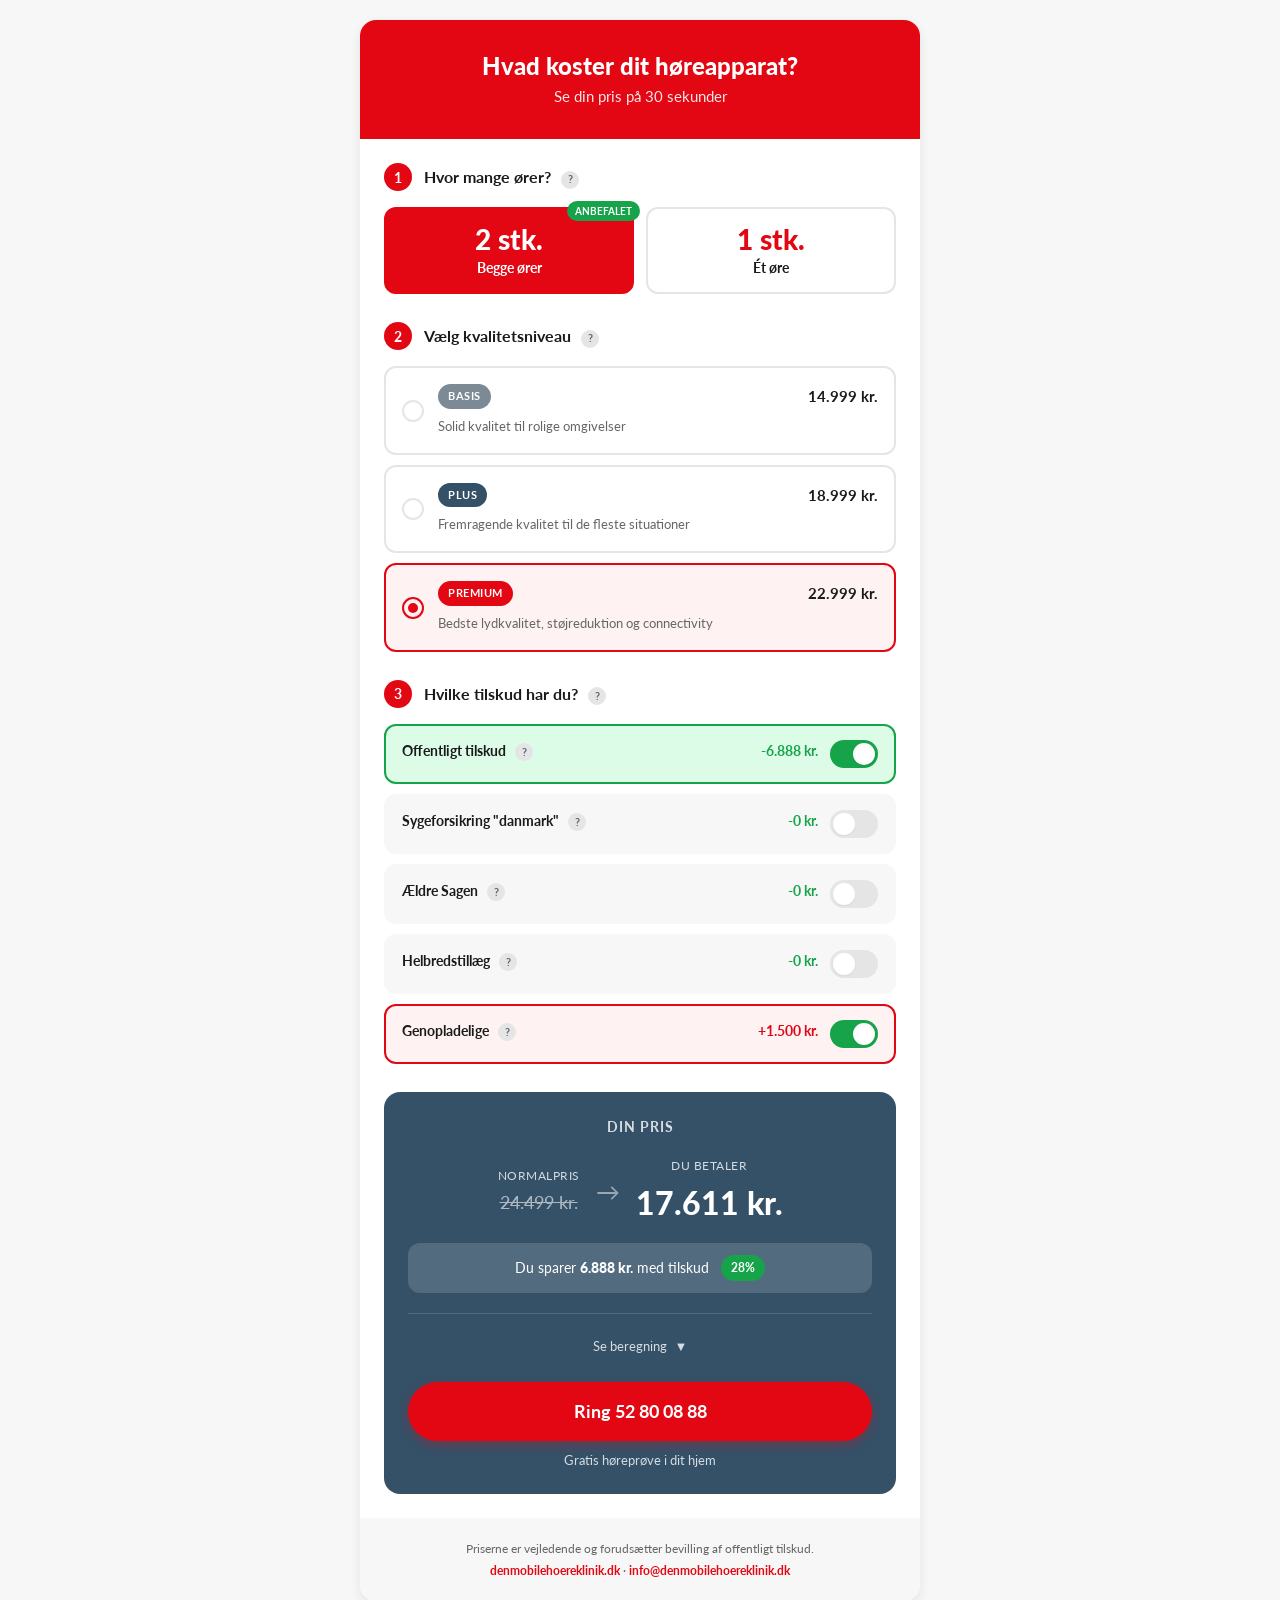
==== index.html @ 112d1594 "init" ====
<!DOCTYPE html>
<html lang="da">
<head>
    <meta charset="UTF-8">
    <meta name="viewport" content="width=device-width, initial-scale=1.0">
    <title>Prisberegner | Den Mobile Høreklinik</title>
    <link rel="preconnect" href="https://fonts.googleapis.com">
    <link rel="preconnect" href="https://fonts.gstatic.com" crossorigin>
    <link rel="stylesheet" href="style.css">
</head>
<body>
    <div class="calculator-wrapper">
        <div class="calculator-container">
            <header class="calculator-header">
                <h1>Hvad koster dit høreapparat?</h1>
                <p>Se din pris på 30 sekunder</p>
            </header>

            <div class="calculator-content">
                <!-- Step 1: Antal -->
                <section class="calculator-section">
                    <div class="section-header">
                        <span class="step-number">1</span>
                        <h2>Hvor mange ører?
                            <span class="tooltip">
                                <span class="tooltip-icon">?</span>
                                <span class="tooltip-text">De fleste med høretab har gavn af to høreapparater. Det giver bedre retningshørelse, lettere at følge samtaler og mindre anstrengelse i støjende omgivelser.</span>
                            </span>
                        </h2>
                    </div>
                    <div class="button-group" data-field="quantity">
                        <button type="button" class="btn-option active" data-value="2">
                            <span class="btn-count">2 stk.</span>
                            <span class="btn-text">Begge ører</span>
                            <span class="btn-tag recommended">Anbefalet</span>
                        </button>
                        <button type="button" class="btn-option" data-value="1">
                            <span class="btn-count">1 stk.</span>
                            <span class="btn-text">Ét øre</span>
                        </button>
                    </div>
                </section>

                <!-- Step 2: Prisklasse -->
                <section class="calculator-section">
                    <div class="section-header">
                        <span class="step-number">2</span>
                        <h2>Vælg kvalitetsniveau
                            <span class="tooltip">
                                <span class="tooltip-icon">?</span>
                                <span class="tooltip-text">Højere kvalitetsniveau giver bedre lydkvalitet, mere avanceret støjreduktion og flere funktioner som Bluetooth-streaming. Vælg niveau efter hvor krævende dine lyttesituationer er.</span>
                            </span>
                        </h2>
                    </div>
                    <div class="price-tier-group" data-field="tier">
                        <label class="price-tier" data-value="basis">
                            <input type="radio" name="tier" value="basis">
                            <div class="tier-radio"></div>
                            <div class="tier-content">
                                <div class="tier-header">
                                    <span class="tier-badge basis">Basis</span>
                                    <span class="tier-price" data-tier="basis">14.999 kr.</span>
                                </div>
                                <span class="tier-description">Solid kvalitet til rolige omgivelser</span>
                            </div>
                        </label>
                        <label class="price-tier" data-value="plus">
                            <input type="radio" name="tier" value="plus">
                            <div class="tier-radio"></div>
                            <div class="tier-content">
                                <div class="tier-header">
                                    <span class="tier-badge plus">Plus</span>
                                    <span class="tier-price" data-tier="plus">18.999 kr.</span>
                                </div>
                                <span class="tier-description">Fremragende kvalitet til de fleste situationer</span>
                            </div>
                        </label>
                        <label class="price-tier active" data-value="premium">
                            <input type="radio" name="tier" value="premium" checked>
                            <div class="tier-radio"></div>
                            <div class="tier-content">
                                <div class="tier-header">
                                    <span class="tier-badge premium">Premium</span>
                                    <span class="tier-price" data-tier="premium">22.999 kr.</span>
                                </div>
                                <span class="tier-description">Bedste lydkvalitet, støjreduktion og connectivity</span>
                            </div>
                        </label>
                    </div>
                </section>

                <!-- Step 3: Dine tilskud -->
                <section class="calculator-section">
                    <div class="section-header">
                        <span class="step-number">3</span>
                        <h2>Hvilke tilskud har du?
                            <span class="tooltip">
                                <span class="tooltip-icon">?</span>
                                <span class="tooltip-text">Du kan få tilskud fra flere kilder, som reducerer din egenbetaling. Tilskuddene fratrækkes i rækkefølge: Først offentligt tilskud, derefter sygeforsikring og til sidst helbredstillæg.</span>
                            </span>
                        </h2>
                    </div>

                    <div class="subsidy-cards">
                        <!-- Offentligt tilskud -->
                        <div class="subsidy-card active" id="publicSubsidyCard">
                            <label class="subsidy-toggle">
                                <input type="checkbox" id="publicSubsidy" checked>
                                <span class="toggle-slider"></span>
                            </label>
                            <div class="subsidy-info">
                                <span class="subsidy-title">
                                    Offentligt tilskud
                                    <span class="tooltip">
                                        <span class="tooltip-icon">?</span>
                                        <span class="tooltip-text">Offentligt tilskud til høreapparater kan søges når du er kunde i en privat høreklinik. Tilskuddet til ét høreapparat er 4.458 kr. og til to høreapparater 6.888 kr.</span>
                                    </span>
                                </span>
                                <span class="subsidy-amount" id="publicSubsidyDisplay">-6.888 kr.</span>
                            </div>
                        </div>

                        <!-- Sygeforsikring -->
                        <div class="subsidy-card" id="insuranceCard">
                            <label class="subsidy-toggle">
                                <input type="checkbox" id="healthInsurance">
                                <span class="toggle-slider"></span>
                            </label>
                            <div class="subsidy-info">
                                <span class="subsidy-title">
                                    Sygeforsikring "danmark"
                                    <span class="tooltip">
                                        <span class="tooltip-icon">?</span>
                                        <span class="tooltip-text">Er du medlem af Sygeforsikringen "danmark" kan du få et tilskud på 50% af egenbetalingen. Maks 1.500 kr. pr. øre for gruppe 1-2, og maks 1.000 kr. pr. øre for gruppe 5.</span>
                                    </span>
                                </span>
                                <span class="subsidy-amount" id="insuranceDisplay">-3.000 kr.</span>
                            </div>
                            <div class="subsidy-options" id="insuranceOptions">
                                <select id="insuranceGroup">
                                    <option value="group1-2">Gruppe 1-2 (maks 1.500 kr./øre)</option>
                                    <option value="group5">Gruppe 5 (maks 1.000 kr./øre)</option>
                                    <option value="basis">Basis (maks 500 kr./øre)</option>
                                </select>
                            </div>
                        </div>

                        <!-- Ældre Sagen -->
                        <div class="subsidy-card" id="seniorCard">
                            <label class="subsidy-toggle">
                                <input type="checkbox" id="seniorDiscount">
                                <span class="toggle-slider"></span>
                            </label>
                            <div class="subsidy-info">
                                <span class="subsidy-title">
                                    Ældre Sagen
                                    <span class="tooltip">
                                        <span class="tooltip-icon">?</span>
                                        <span class="tooltip-text">Vi tilbyder en særlig rabat til medlemmer af Ældre Sagen. Der gives 750 kr. i rabat pr. høreapparat ved fremvisning af gyldigt medlemskort.</span>
                                    </span>
                                </span>
                                <span class="subsidy-amount" id="seniorDisplay">-1.500 kr.</span>
                            </div>
                        </div>

                        <!-- Helbredstillæg -->
                        <div class="subsidy-card" id="supplementCard">
                            <label class="subsidy-toggle">
                                <input type="checkbox" id="healthSupplement">
                                <span class="toggle-slider"></span>
                            </label>
                            <div class="subsidy-info">
                                <span class="subsidy-title">
                                    Helbredstillæg
                                    <span class="tooltip">
                                        <span class="tooltip-icon">?</span>
                                        <span class="tooltip-text">Helbredstillæg dækker op til 85% af din resterende egenbetaling på høreapparater, efter fratræk af offentligt tilskud samt evt. tilskud fra Sygeforsikringen "danmark". Kontakt din kommune for din sats.</span>
                                    </span>
                                </span>
                                <span class="subsidy-amount" id="supplementDisplay">-0 kr.</span>
                            </div>
                            <div class="subsidy-options" id="supplementOptions">
                                <label class="supplement-slider-label">
                                    <span>Din tillægsprocent: <strong id="supplementPercentValue">85%</strong></span>
                                    <input type="range" id="supplementPercent" min="0" max="85" value="85" step="5">
                                </label>
                            </div>
                        </div>

                        <!-- Genopladelig -->
                        <div class="subsidy-card addon active" id="rechargeableCard">
                            <label class="subsidy-toggle">
                                <input type="checkbox" id="rechargeable" checked>
                                <span class="toggle-slider"></span>
                            </label>
                            <div class="subsidy-info">
                                <span class="subsidy-title">
                                    Genopladelige
                                    <span class="tooltip">
                                        <span class="tooltip-icon">?</span>
                                        <span class="tooltip-text">Genopladelige høreapparater inkluderer en oplader. Du slipper for at skifte batterier - oplad blot om natten.</span>
                                    </span>
                                </span>
                                <span class="subsidy-amount addon-price" id="rechargeableDisplay">+1.500 kr.</span>
                            </div>
                        </div>
                    </div>
                </section>

                <!-- Resultat -->
                <section class="result-section" id="resultSection">
                    <div class="result-card">
                        <div class="result-header">
                            <h3>Din pris</h3>
                        </div>

                        <div class="price-comparison">
                            <div class="original-price">
                                <span class="label">Normalpris</span>
                                <span class="value" id="originalPrice">24.499 kr.</span>
                            </div>
                            <div class="arrow">→</div>
                            <div class="final-price">
                                <span class="label">Du betaler</span>
                                <span class="value" id="finalPrice">17.611 kr.</span>
                            </div>
                        </div>

                        <div class="savings-banner" id="savingsBanner">
                            <span class="savings-text">Du sparer <strong id="savingsAmount">6.888 kr.</strong> med tilskud</span>
                            <span class="savings-percent" id="savingsPercent">28%</span>
                        </div>

                        <div class="price-details" id="priceDetails">
                            <button class="details-toggle" id="detailsToggle">
                                <span>Se beregning</span>
                                <span class="toggle-icon">▼</span>
                            </button>
                            <div class="details-content" id="detailsContent">
                                <div class="detail-row">
                                    <span>Høreapparat</span>
                                    <span id="detailBase">22.999 kr.</span>
                                </div>
                                <div class="detail-row" id="detailRechargeableRow">
                                    <span>Genopladelig</span>
                                    <span id="detailRechargeable">+1.500 kr.</span>
                                </div>
                                <div class="detail-row subsidy" id="detailSeniorRow" style="display: none;">
                                    <span>Ældre Sagen</span>
                                    <span id="detailSenior">-1.500 kr.</span>
                                </div>
                                <div class="detail-row subsidy" id="detailPublicRow">
                                    <span>Offentligt tilskud</span>
                                    <span id="detailPublic">-6.888 kr.</span>
                                </div>
                                <div class="detail-row subsidy" id="detailInsuranceRow" style="display: none;">
                                    <span>Sygeforsikring</span>
                                    <span id="detailInsurance">-3.000 kr.</span>
                                </div>
                                <div class="detail-row subsidy" id="detailSupplementRow" style="display: none;">
                                    <span>Helbredstillæg</span>
                                    <span id="detailSupplement">-0 kr.</span>
                                </div>
                            </div>
                        </div>

                        <div class="cta-section">
                            <a href="tel:52800888" class="btn-primary">
                                Ring 52 80 08 88
                            </a>
                            <p class="cta-subtext">Gratis høreprøve i dit hjem</p>
                        </div>
                    </div>
                </section>

            </div>

            <footer class="calculator-footer">
                <p>Priserne er vejledende og forudsætter bevilling af offentligt tilskud.</p>
                <p><a href="https://denmobilehoereklinik.dk">denmobilehoereklinik.dk</a> · <a href="mailto:info@denmobilehoereklinik.dk">info@denmobilehoereklinik.dk</a></p>
            </footer>
        </div>
    </div>

    <script src="calculator.js"></script>
</body>
</html>
---- style.css ----
/* Prisberegner - Den Mobile Høreklinik */
/* UX-optimeret design */

@import url('https://fonts.googleapis.com/css2?family=Lato:wght@400;700;900&display=swap');

:root {
    --primary: #e30613;
    --primary-dark: #c00510;
    --primary-light: #fef2f2;
    --navy: #345168;
    --navy-dark: #263d4f;
    --silver: #7c8a96;
    --success: #16a34a;
    --success-bg: #dcfce7;
    --text: #1a1a1a;
    --text-muted: #666666;
    --text-light: #999999;
    --border: #e5e5e5;
    --bg: #f7f7f7;
    --white: #ffffff;
    --shadow-sm: 0 1px 2px rgba(0,0,0,0.05);
    --shadow: 0 4px 12px rgba(0,0,0,0.08);
    --shadow-lg: 0 8px 24px rgba(0,0,0,0.12);
    --radius: 12px;
    --radius-lg: 16px;
    --radius-pill: 100px;
    --transition: 0.2s ease;
}

* {
    margin: 0;
    padding: 0;
    box-sizing: border-box;
}

body {
    font-family: 'Lato', -apple-system, BlinkMacSystemFont, sans-serif;
    background: var(--bg);
    color: var(--text);
    line-height: 1.5;
    min-height: 100vh;
}

.calculator-wrapper {
    padding: 20px;
    max-width: 100%;
}

.calculator-container {
    max-width: 560px;
    margin: 0 auto;
    background: var(--white);
    border-radius: var(--radius-lg);
    box-shadow: var(--shadow);
    overflow: hidden;
}

/* Header */
.calculator-header {
    background: var(--primary);
    color: var(--white);
    padding: 32px 24px;
    text-align: center;
}

.calculator-header h1 {
    font-size: 24px;
    font-weight: 900;
    margin-bottom: 4px;
    line-height: 1.2;
}

.calculator-header p {
    font-size: 15px;
    opacity: 0.9;
}

/* Content */
.calculator-content {
    padding: 24px;
}

/* Sections */
.calculator-section {
    margin-bottom: 28px;
}

.section-header {
    display: flex;
    align-items: center;
    gap: 12px;
    margin-bottom: 16px;
}

.step-number {
    width: 28px;
    height: 28px;
    background: var(--primary);
    color: var(--white);
    border-radius: 50%;
    display: flex;
    align-items: center;
    justify-content: center;
    font-size: 14px;
    font-weight: 700;
    flex-shrink: 0;
}

.section-header h2 {
    font-size: 16px;
    font-weight: 700;
    color: var(--text);
}

/* Button Group */
.button-group {
    display: flex;
    gap: 12px;
}

.btn-option {
    flex: 1;
    padding: 16px;
    border: 2px solid var(--border);
    background: var(--white);
    border-radius: var(--radius);
    font-family: 'Lato', sans-serif;
    cursor: pointer;
    transition: all var(--transition);
    display: flex;
    flex-direction: column;
    align-items: center;
    gap: 6px;
    position: relative;
}

.btn-option:hover {
    border-color: var(--primary);
}

.btn-option.active {
    border-color: var(--primary);
    background: var(--primary);
}

.btn-option.active .btn-count,
.btn-option.active .btn-text {
    color: var(--white);
}

.btn-count {
    font-size: 28px;
    font-weight: 900;
    color: var(--primary);
    line-height: 1;
}

.btn-text {
    font-size: 14px;
    font-weight: 700;
    color: var(--text);
}

.btn-tag {
    position: absolute;
    top: -8px;
    right: -8px;
    background: var(--success);
    color: var(--white);
    font-size: 10px;
    font-weight: 700;
    padding: 4px 8px;
    border-radius: var(--radius-pill);
    text-transform: uppercase;
}

/* Price Tiers */
.price-tier-group {
    display: flex;
    flex-direction: column;
    gap: 10px;
}

.price-tier {
    display: flex;
    align-items: center;
    gap: 14px;
    padding: 16px;
    border: 2px solid var(--border);
    border-radius: var(--radius);
    cursor: pointer;
    transition: all var(--transition);
    background: var(--white);
}

.price-tier:hover {
    border-color: var(--navy);
}

.price-tier.active {
    border-color: var(--primary);
    background: var(--primary-light);
}

.price-tier input {
    display: none;
}

.tier-radio {
    width: 22px;
    height: 22px;
    border: 2px solid var(--border);
    border-radius: 50%;
    flex-shrink: 0;
    position: relative;
    transition: all var(--transition);
}

.price-tier.active .tier-radio {
    border-color: var(--primary);
}

.price-tier.active .tier-radio::after {
    content: '';
    position: absolute;
    top: 4px;
    left: 4px;
    width: 10px;
    height: 10px;
    background: var(--primary);
    border-radius: 50%;
}

.tier-content {
    flex: 1;
    min-width: 0;
}

.tier-header {
    display: flex;
    align-items: center;
    justify-content: space-between;
    gap: 12px;
    margin-bottom: 4px;
}

.tier-badge {
    padding: 4px 10px;
    border-radius: var(--radius-pill);
    font-size: 11px;
    font-weight: 700;
    text-transform: uppercase;
    letter-spacing: 0.5px;
    color: var(--white);
}

.tier-badge.basis { background: var(--silver); }
.tier-badge.plus { background: var(--navy); }
.tier-badge.premium { background: var(--primary); }

.tier-price {
    font-size: 15px;
    font-weight: 700;
    color: var(--text);
    white-space: nowrap;
}

.tier-description {
    font-size: 13px;
    color: var(--text-muted);
}

/* Subsidy Cards */
.subsidy-cards {
    display: flex;
    flex-direction: column;
    gap: 10px;
}

.subsidy-card {
    background: var(--bg);
    border-radius: var(--radius);
    padding: 14px 16px;
    transition: all var(--transition);
    border: 2px solid transparent;
}

.subsidy-card.active {
    background: var(--success-bg);
    border-color: var(--success);
}

.subsidy-card .subsidy-toggle {
    float: right;
    margin-left: 12px;
}

.subsidy-info {
    display: flex;
    align-items: baseline;
    justify-content: space-between;
    gap: 12px;
    margin-bottom: 2px;
}

.subsidy-title {
    font-size: 14px;
    font-weight: 700;
    color: var(--text);
}

.subsidy-amount {
    font-size: 14px;
    font-weight: 700;
    color: var(--success);
}

.subsidy-amount.addon-price {
    color: var(--text-muted);
}

.subsidy-card.addon.active {
    background: var(--primary-light);
    border-color: var(--primary);
}

.subsidy-card.addon.active .addon-price {
    color: var(--primary);
}

.subsidy-hint {
    display: block;
    font-size: 12px;
    color: var(--text-muted);
    margin-top: 2px;
}

/* Toggle Switch */
.subsidy-toggle {
    position: relative;
    display: inline-block;
    width: 48px;
    height: 28px;
}

.subsidy-toggle input {
    opacity: 0;
    width: 0;
    height: 0;
}

.toggle-slider {
    position: absolute;
    cursor: pointer;
    top: 0;
    left: 0;
    right: 0;
    bottom: 0;
    background: var(--border);
    transition: var(--transition);
    border-radius: 28px;
}

.toggle-slider::before {
    content: '';
    position: absolute;
    height: 22px;
    width: 22px;
    left: 3px;
    bottom: 3px;
    background: var(--white);
    transition: var(--transition);
    border-radius: 50%;
    box-shadow: var(--shadow-sm);
}

.subsidy-toggle input:checked + .toggle-slider {
    background: var(--success);
}

.subsidy-toggle input:checked + .toggle-slider::before {
    transform: translateX(20px);
}

/* Subsidy Options */
.subsidy-options {
    display: none;
    margin-top: 12px;
    padding-top: 12px;
    border-top: 1px solid rgba(0,0,0,0.1);
}

.subsidy-options.visible {
    display: block;
}

.subsidy-options select {
    width: 100%;
    padding: 10px 12px;
    border: 2px solid var(--border);
    border-radius: var(--radius);
    font-family: 'Lato', sans-serif;
    font-size: 14px;
    background: var(--white);
    cursor: pointer;
}

.subsidy-options select:focus {
    outline: none;
    border-color: var(--primary);
}

/* Supplement Slider */
.supplement-slider-label {
    display: flex;
    flex-direction: column;
    gap: 8px;
}

.supplement-slider-label > span:first-child {
    font-size: 14px;
    color: var(--text);
}

.supplement-slider-label strong {
    color: var(--primary);
}

.supplement-slider-label input[type="range"] {
    width: 100%;
    height: 8px;
    border-radius: 4px;
    background: var(--border);
    outline: none;
    -webkit-appearance: none;
}

.supplement-slider-label input[type="range"]::-webkit-slider-thumb {
    -webkit-appearance: none;
    width: 24px;
    height: 24px;
    border-radius: 50%;
    background: var(--primary);
    cursor: pointer;
    box-shadow: var(--shadow);
}

.slider-hint {
    font-size: 12px;
    color: var(--text-muted);
}

/* Result Section */
.result-section {
    margin-top: 8px;
}

.result-card {
    background: var(--navy);
    border-radius: var(--radius-lg);
    padding: 24px;
    color: var(--white);
    transition: background 0.3s ease;
}

.result-card.mood-great {
    background: linear-gradient(135deg, var(--navy) 0%, #2d6a4f 100%);
}

.result-header {
    margin-bottom: 20px;
    text-align: center;
}

.result-header h3 {
    font-size: 14px;
    font-weight: 700;
    text-transform: uppercase;
    letter-spacing: 1px;
    opacity: 0.8;
}

/* Price Comparison */
.price-comparison {
    display: flex;
    align-items: center;
    justify-content: center;
    gap: 16px;
    margin-bottom: 16px;
}

.original-price,
.final-price {
    text-align: center;
}

.original-price .label,
.final-price .label {
    display: block;
    font-size: 12px;
    opacity: 0.8;
    margin-bottom: 4px;
    text-transform: uppercase;
    letter-spacing: 0.5px;
}

.original-price .value {
    font-size: 18px;
    font-weight: 400;
    text-decoration: line-through;
    opacity: 0.6;
}

.final-price .value {
    font-size: 32px;
    font-weight: 900;
    color: var(--white);
}

.price-comparison .arrow {
    font-size: 24px;
    opacity: 0.5;
}

/* Price Animation */
@keyframes priceUpdate {
    0% { transform: scale(1); }
    50% { transform: scale(1.05); }
    100% { transform: scale(1); }
}

.price-updated {
    animation: priceUpdate 0.3s ease;
}

/* Savings Banner */
.savings-banner {
    display: flex;
    align-items: center;
    justify-content: center;
    gap: 12px;
    background: rgba(255,255,255,0.15);
    border-radius: var(--radius);
    padding: 12px 16px;
    margin-bottom: 20px;
}

.savings-text {
    font-size: 14px;
}

.savings-text strong {
    font-weight: 900;
}

.savings-percent {
    background: var(--success);
    color: var(--white);
    font-size: 12px;
    font-weight: 700;
    padding: 4px 10px;
    border-radius: var(--radius-pill);
}

/* Price Details */
.price-details {
    border-top: 1px solid rgba(255,255,255,0.15);
    padding-top: 16px;
    margin-bottom: 20px;
}

.details-toggle {
    width: 100%;
    background: none;
    border: none;
    color: var(--white);
    font-family: 'Lato', sans-serif;
    font-size: 13px;
    font-weight: 400;
    display: flex;
    align-items: center;
    justify-content: center;
    gap: 8px;
    cursor: pointer;
    opacity: 0.8;
    padding: 8px;
    transition: opacity var(--transition);
}

.details-toggle:hover {
    opacity: 1;
}

.details-toggle .toggle-icon {
    transition: transform var(--transition);
}

.details-toggle.open .toggle-icon {
    transform: rotate(180deg);
}

.details-content {
    display: none;
    margin-top: 16px;
}

.details-content.visible {
    display: block;
}

.detail-row {
    display: flex;
    justify-content: space-between;
    padding: 8px 0;
    font-size: 13px;
    border-bottom: 1px solid rgba(255,255,255,0.08);
}

.detail-row:last-child {
    border-bottom: none;
}

.detail-row.subsidy span:last-child {
    color: #90EE90;
}

/* CTA Section */
.cta-section {
    text-align: center;
}

.btn-primary {
    display: inline-flex;
    align-items: center;
    justify-content: center;
    gap: 10px;
    width: 100%;
    padding: 16px 24px;
    background: var(--primary);
    border: none;
    color: var(--white);
    text-decoration: none;
    border-radius: var(--radius-pill);
    font-family: 'Lato', sans-serif;
    font-size: 18px;
    font-weight: 700;
    transition: all var(--transition);
    box-shadow: 0 4px 12px rgba(227, 6, 19, 0.3);
}

.btn-primary:hover {
    transform: translateY(-2px);
    box-shadow: 0 6px 16px rgba(227, 6, 19, 0.4);
}

.cta-subtext {
    margin-top: 10px;
    font-size: 13px;
    opacity: 0.8;
}

/* Footer */
.calculator-footer {
    padding: 20px 24px;
    background: var(--bg);
    text-align: center;
    font-size: 12px;
    color: var(--text-muted);
    line-height: 1.8;
}

.calculator-footer a {
    color: var(--primary);
    text-decoration: none;
    font-weight: 700;
}

/* Responsive */
@media (max-width: 480px) {
    .calculator-wrapper {
        padding: 12px;
    }

    .calculator-header {
        padding: 24px 20px;
    }

    .calculator-header h1 {
        font-size: 22px;
    }

    .calculator-content {
        padding: 20px;
    }

    .button-group {
        gap: 10px;
    }

    .btn-option {
        padding: 14px 10px;
    }

    .price-tier {
        padding: 14px;
    }

    .tier-header {
        flex-direction: column;
        align-items: flex-start;
        gap: 6px;
    }

    .final-price .value {
        font-size: 28px;
    }

    .result-card {
        padding: 20px;
    }

    .price-comparison {
        flex-direction: column;
        gap: 8px;
    }

    .price-comparison .arrow {
        transform: rotate(90deg);
    }
}

/* Smooth transitions for all interactive elements */
button, a, input, select, label {
    transition: all var(--transition);
}

/* Focus states */
*:focus-visible {
    outline: 3px solid var(--primary);
    outline-offset: 2px;
}

/* Tooltips */
.tooltip {
    position: relative;
    display: inline-flex;
    align-items: center;
    margin-left: 6px;
}

.tooltip-icon {
    display: inline-flex;
    align-items: center;
    justify-content: center;
    width: 18px;
    height: 18px;
    background: var(--border);
    color: var(--text-muted);
    border-radius: 50%;
    font-size: 11px;
    font-weight: 700;
    cursor: help;
    transition: all var(--transition);
}

.tooltip:hover .tooltip-icon {
    background: var(--navy);
    color: var(--white);
}

.tooltip-text {
    position: absolute;
    bottom: calc(100% + 10px);
    left: 50%;
    transform: translateX(-50%);
    background: var(--navy);
    color: var(--white);
    padding: 12px 14px;
    border-radius: var(--radius);
    font-size: 13px;
    font-weight: 400;
    line-height: 1.5;
    width: 260px;
    box-shadow: var(--shadow-lg);
    opacity: 0;
    visibility: hidden;
    transition: all var(--transition);
    z-index: 100;
    text-align: left;
}

.tooltip-text::after {
    content: '';
    position: absolute;
    top: 100%;
    left: 50%;
    transform: translateX(-50%);
    border: 8px solid transparent;
    border-top-color: var(--navy);
}

.tooltip:hover .tooltip-text {
    opacity: 1;
    visibility: visible;
}

/* Tooltip positioning fix for cards near edges */
@media (max-width: 480px) {
    .tooltip-text {
        width: 220px;
        left: auto;
        right: -10px;
        transform: none;
    }

    .tooltip-text::after {
        left: auto;
        right: 18px;
        transform: none;
    }
}
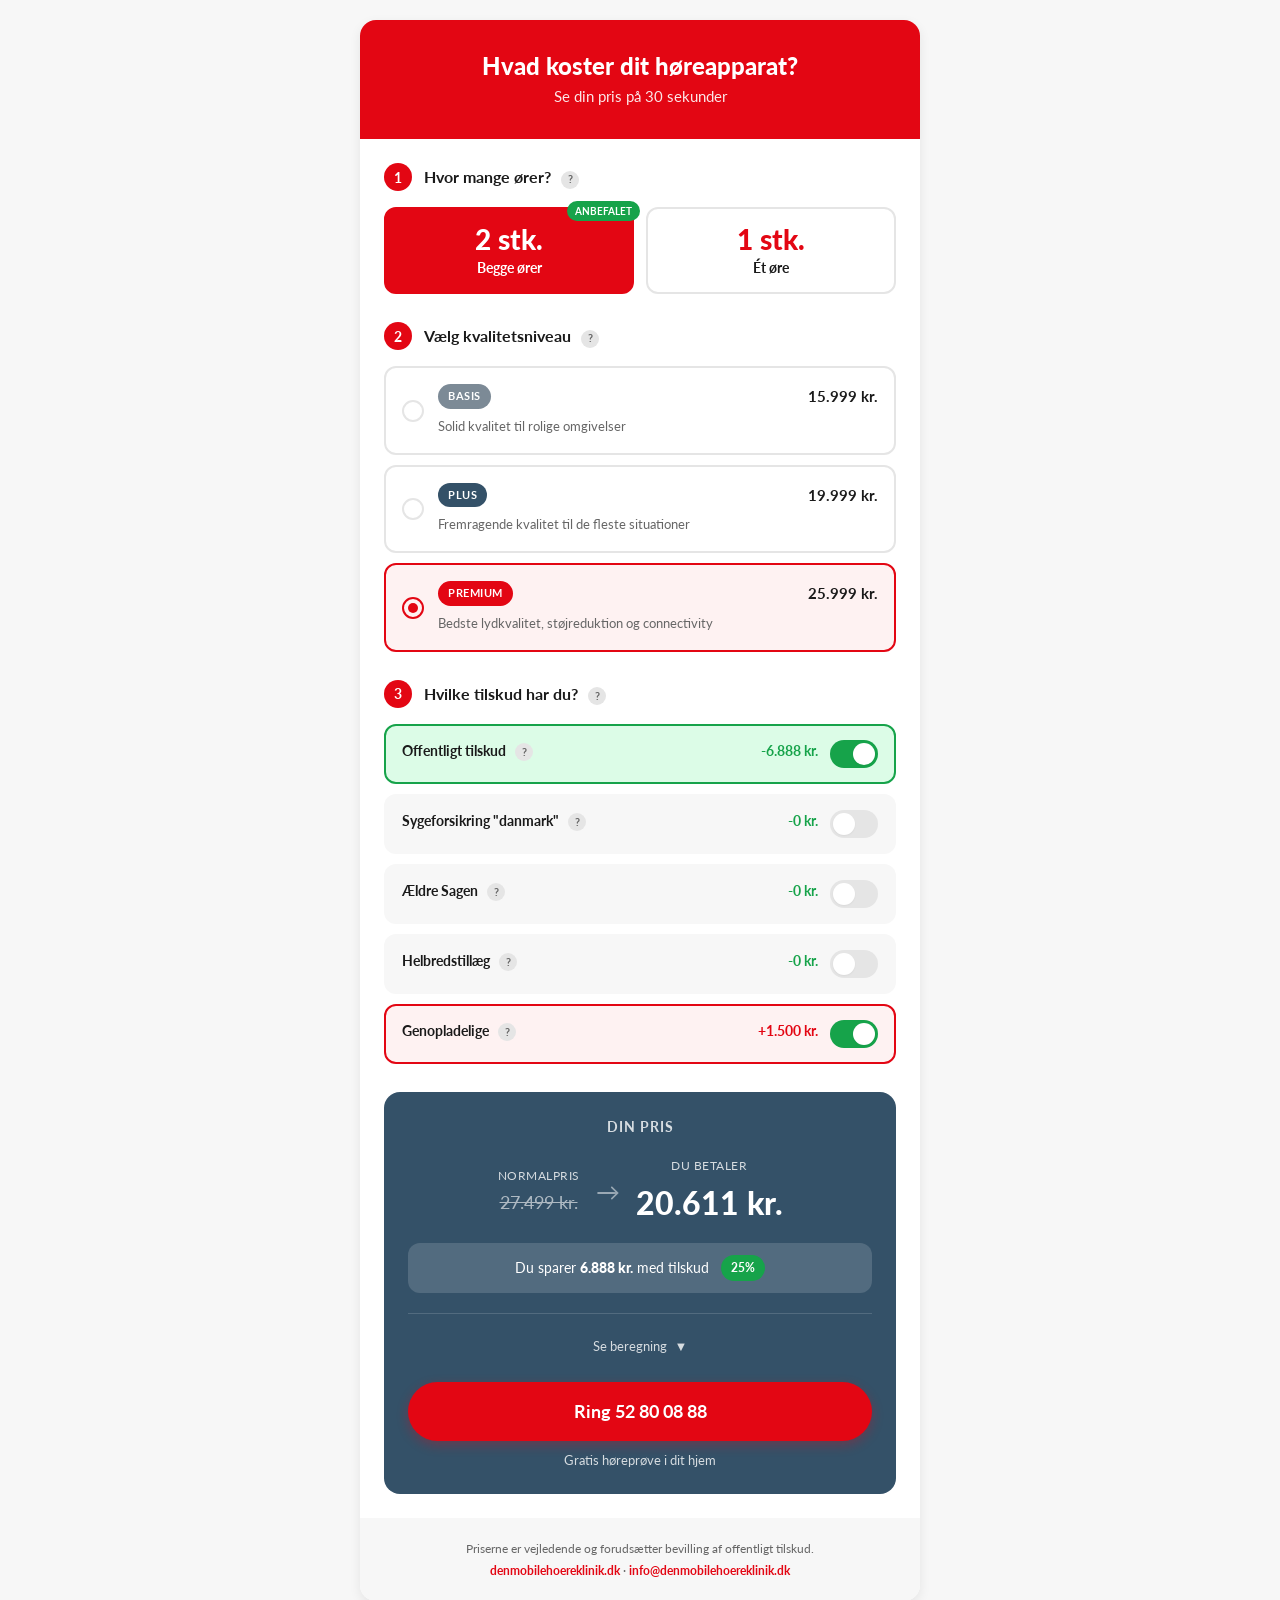
==== commit 650f7ae0: "new prices, fixed" ====
--- a/index.html
+++ b/index.html
@@ -59,7 +59,7 @@
                             <div class="tier-content">
                                 <div class="tier-header">
                                     <span class="tier-badge basis">Basis</span>
-                                    <span class="tier-price" data-tier="basis">14.999 kr.</span>
+                                    <span class="tier-price" data-tier="basis">15.999 kr.</span>
                                 </div>
                                 <span class="tier-description">Solid kvalitet til rolige omgivelser</span>
                             </div>
@@ -70,7 +70,7 @@
                             <div class="tier-content">
                                 <div class="tier-header">
                                     <span class="tier-badge plus">Plus</span>
-                                    <span class="tier-price" data-tier="plus">18.999 kr.</span>
+                                    <span class="tier-price" data-tier="plus">19.999 kr.</span>
                                 </div>
                                 <span class="tier-description">Fremragende kvalitet til de fleste situationer</span>
                             </div>
@@ -81,7 +81,7 @@
                             <div class="tier-content">
                                 <div class="tier-header">
                                     <span class="tier-badge premium">Premium</span>
-                                    <span class="tier-price" data-tier="premium">22.999 kr.</span>
+                                    <span class="tier-price" data-tier="premium">25.999 kr.</span>
                                 </div>
                                 <span class="tier-description">Bedste lydkvalitet, støjreduktion og connectivity</span>
                             </div>
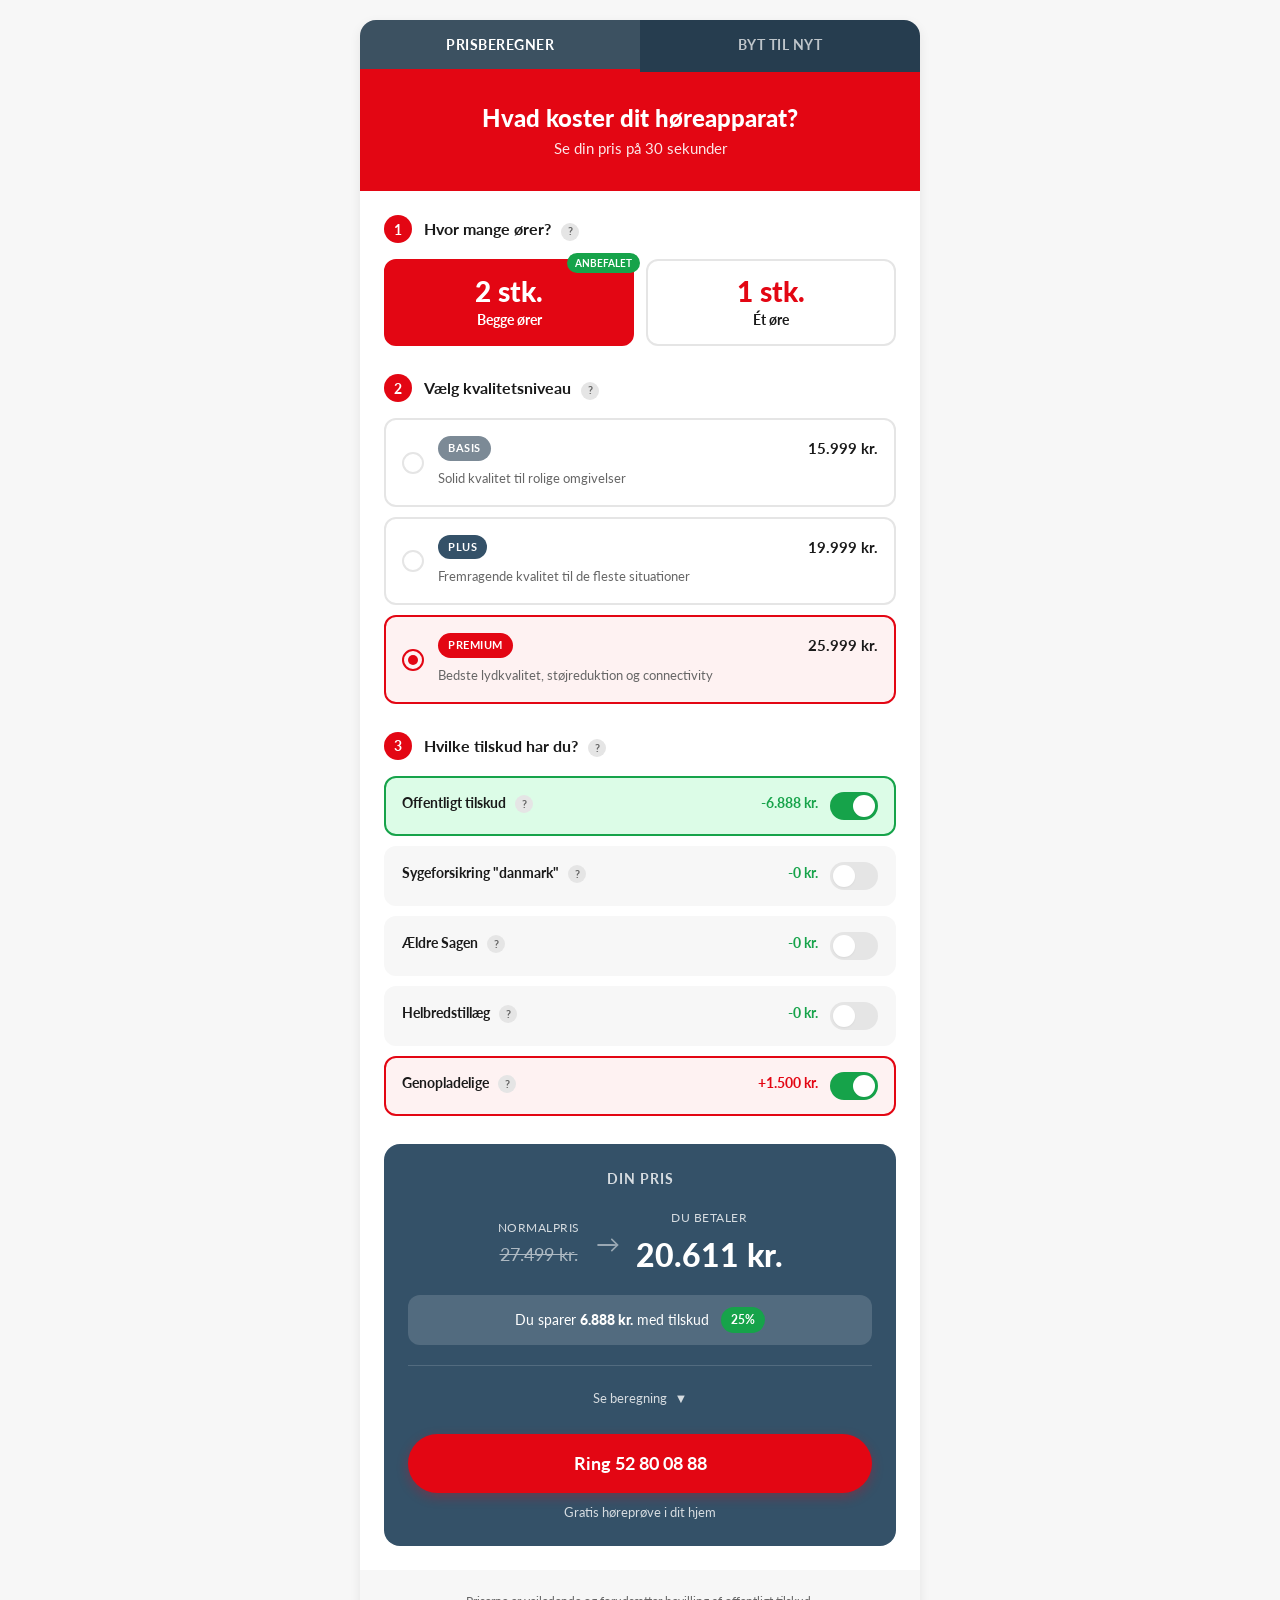
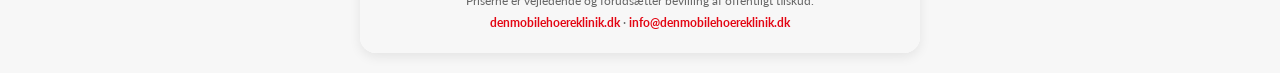
==== commit 6e4e813d: "Add byt-til-nyt page and navigation - Add navigation menu between Prisberegner and Byt til nyt - Cre" ====
--- a/index.html
+++ b/index.html
@@ -11,6 +11,10 @@
 <body>
     <div class="calculator-wrapper">
         <div class="calculator-container">
+            <nav class="calculator-nav">
+                <a href="index.html" class="nav-item active">Prisberegner</a>
+                <a href="byt-til-nyt.html" class="nav-item">Byt til nyt</a>
+            </nav>
             <header class="calculator-header">
                 <h1>Hvad koster dit høreapparat?</h1>
                 <p>Se din pris på 30 sekunder</p>
--- a/style.css
+++ b/style.css
@@ -55,6 +55,37 @@
     overflow: hidden;
 }
 
+/* Navigation */
+.calculator-nav {
+    display: flex;
+    background: var(--navy-dark);
+}
+
+.nav-item {
+    flex: 1;
+    padding: 14px 20px;
+    text-align: center;
+    color: rgba(255,255,255,0.7);
+    text-decoration: none;
+    font-size: 14px;
+    font-weight: 700;
+    text-transform: uppercase;
+    letter-spacing: 0.5px;
+    transition: all var(--transition);
+    border-bottom: 3px solid transparent;
+}
+
+.nav-item:hover {
+    color: var(--white);
+    background: rgba(255,255,255,0.05);
+}
+
+.nav-item.active {
+    color: var(--white);
+    background: rgba(255,255,255,0.1);
+    border-bottom-color: var(--primary);
+}
+
 /* Header */
 .calculator-header {
     background: var(--primary);
@@ -819,3 +850,299 @@
         transform: none;
     }
 }
+
+/* Trade-in Page */
+.trade-in-intro {
+    text-align: center;
+    margin-bottom: 28px;
+    padding: 20px;
+    background: var(--bg);
+    border-radius: var(--radius);
+    color: var(--text);
+    font-size: 15px;
+    line-height: 1.6;
+}
+
+.price-table-wrapper {
+    margin-bottom: 24px;
+}
+
+.price-table {
+    width: 100%;
+    border-collapse: collapse;
+    font-size: 15px;
+}
+
+.price-table th,
+.price-table td {
+    padding: 14px 16px;
+    text-align: center;
+    border-bottom: 1px solid var(--border);
+}
+
+.price-table th {
+    background: var(--bg);
+    font-weight: 700;
+    color: var(--text);
+    text-transform: uppercase;
+    font-size: 12px;
+    letter-spacing: 0.5px;
+}
+
+.price-table th:first-child,
+.price-table td:first-child {
+    text-align: left;
+}
+
+.price-table tbody tr:hover {
+    background: var(--bg);
+}
+
+.price-table td {
+    font-weight: 700;
+    color: var(--text);
+}
+
+.price-table .addon-row {
+    background: var(--bg);
+}
+
+.price-table .addon-row td {
+    color: var(--text-muted);
+    font-weight: 400;
+}
+
+.trade-in-info {
+    background: var(--bg);
+    border-radius: var(--radius);
+    padding: 20px;
+    margin-bottom: 24px;
+}
+
+.trade-in-info h3 {
+    font-size: 14px;
+    font-weight: 700;
+    margin-bottom: 12px;
+    color: var(--text);
+}
+
+.trade-in-info ul {
+    list-style: none;
+    margin: 0;
+    padding: 0;
+}
+
+.trade-in-info li {
+    position: relative;
+    padding-left: 20px;
+    margin-bottom: 8px;
+    font-size: 14px;
+    color: var(--text-muted);
+}
+
+.trade-in-info li::before {
+    content: '✓';
+    position: absolute;
+    left: 0;
+    color: var(--success);
+    font-weight: 700;
+}
+
+.trade-in-info li:last-child {
+    margin-bottom: 0;
+}
+
+.cta-section.standalone {
+    text-align: center;
+    padding: 24px;
+    background: var(--navy);
+    border-radius: var(--radius-lg);
+    color: var(--white);
+}
+
+.cta-section.standalone .cta-subtext {
+    color: rgba(255,255,255,0.8);
+}
+
+/* Discount Cards */
+.discount-cards {
+    display: flex;
+    flex-direction: column;
+    gap: 8px;
+    margin-bottom: 28px;
+}
+
+.discount-card {
+    background: var(--white);
+    border-radius: var(--radius);
+    overflow: hidden;
+    border: 1px solid var(--border);
+    transition: all var(--transition);
+}
+
+.discount-card:hover {
+    border-color: var(--navy);
+}
+
+.discount-card:first-child {
+    border: 2px solid var(--success);
+    box-shadow: 0 4px 16px rgba(22, 163, 74, 0.15);
+}
+
+.discount-card.muted {
+    opacity: 0.5;
+}
+
+.discount-header {
+    display: flex;
+    justify-content: space-between;
+    align-items: center;
+    padding: 12px 16px;
+    background: var(--bg);
+    border-bottom: 1px solid var(--border);
+}
+
+.discount-card:first-child .discount-header {
+    background: var(--success);
+    border-bottom: none;
+}
+
+.discount-card:first-child .discount-age {
+    color: var(--white);
+}
+
+.discount-age {
+    font-size: 13px;
+    font-weight: 700;
+    color: var(--text);
+}
+
+.discount-label {
+    font-size: 9px;
+    font-weight: 700;
+    text-transform: uppercase;
+    letter-spacing: 0.5px;
+    color: var(--white);
+    background: rgba(255,255,255,0.25);
+    padding: 4px 8px;
+    border-radius: var(--radius-pill);
+}
+
+.discount-tiers {
+    display: flex;
+    padding: 12px;
+    gap: 8px;
+}
+
+.discount-tier {
+    flex: 1;
+    display: flex;
+    flex-direction: column;
+    align-items: center;
+    gap: 6px;
+    padding: 8px 6px;
+    background: var(--bg);
+    border-radius: 6px;
+}
+
+.discount-card:first-child .discount-tier {
+    background: var(--success-bg);
+}
+
+.discount-card:first-child .discount-value {
+    color: var(--success);
+}
+
+.discount-value {
+    font-size: 15px;
+    font-weight: 900;
+    color: var(--navy);
+}
+
+.discount-tier .tier-badge {
+    font-size: 9px;
+    padding: 3px 8px;
+}
+
+/* Price Example */
+.price-example {
+    background: linear-gradient(135deg, var(--navy) 0%, var(--navy-dark) 100%);
+    border-radius: var(--radius-lg);
+    padding: 24px;
+    margin-bottom: 24px;
+    color: var(--white);
+    box-shadow: var(--shadow-lg);
+}
+
+.example-header {
+    display: flex;
+    justify-content: space-between;
+    align-items: center;
+    margin-bottom: 12px;
+}
+
+.price-example h3 {
+    font-size: 11px;
+    font-weight: 700;
+    text-transform: uppercase;
+    letter-spacing: 1.5px;
+    opacity: 0.7;
+    margin: 0;
+}
+
+.example-badge {
+    background: var(--primary);
+    color: var(--white);
+    font-size: 12px;
+    font-weight: 700;
+    padding: 6px 12px;
+    border-radius: var(--radius-pill);
+}
+
+.example-scenario {
+    font-size: 14px;
+    margin-bottom: 16px;
+    line-height: 1.5;
+    opacity: 0.9;
+}
+
+.example-calculation {
+    background: rgba(0,0,0,0.2);
+    border-radius: var(--radius);
+    padding: 16px;
+    backdrop-filter: blur(10px);
+}
+
+.example-row {
+    display: flex;
+    justify-content: space-between;
+    padding: 10px 0;
+    font-size: 14px;
+    border-bottom: 1px solid rgba(255,255,255,0.08);
+}
+
+.example-row:last-child {
+    border-bottom: none;
+}
+
+.example-row.discount span:last-child {
+    color: #86efac;
+    font-weight: 600;
+}
+
+.example-row.total {
+    font-weight: 700;
+    font-size: 18px;
+    padding: 20px 16px;
+    margin: 16px -16px -16px -16px;
+    background: var(--success);
+    border-radius: 0 0 var(--radius) var(--radius);
+    border-top: none;
+    border-bottom: none;
+}
+
+.example-row.total span:last-child {
+    color: var(--white);
+    font-size: 32px;
+    font-weight: 900;
+}
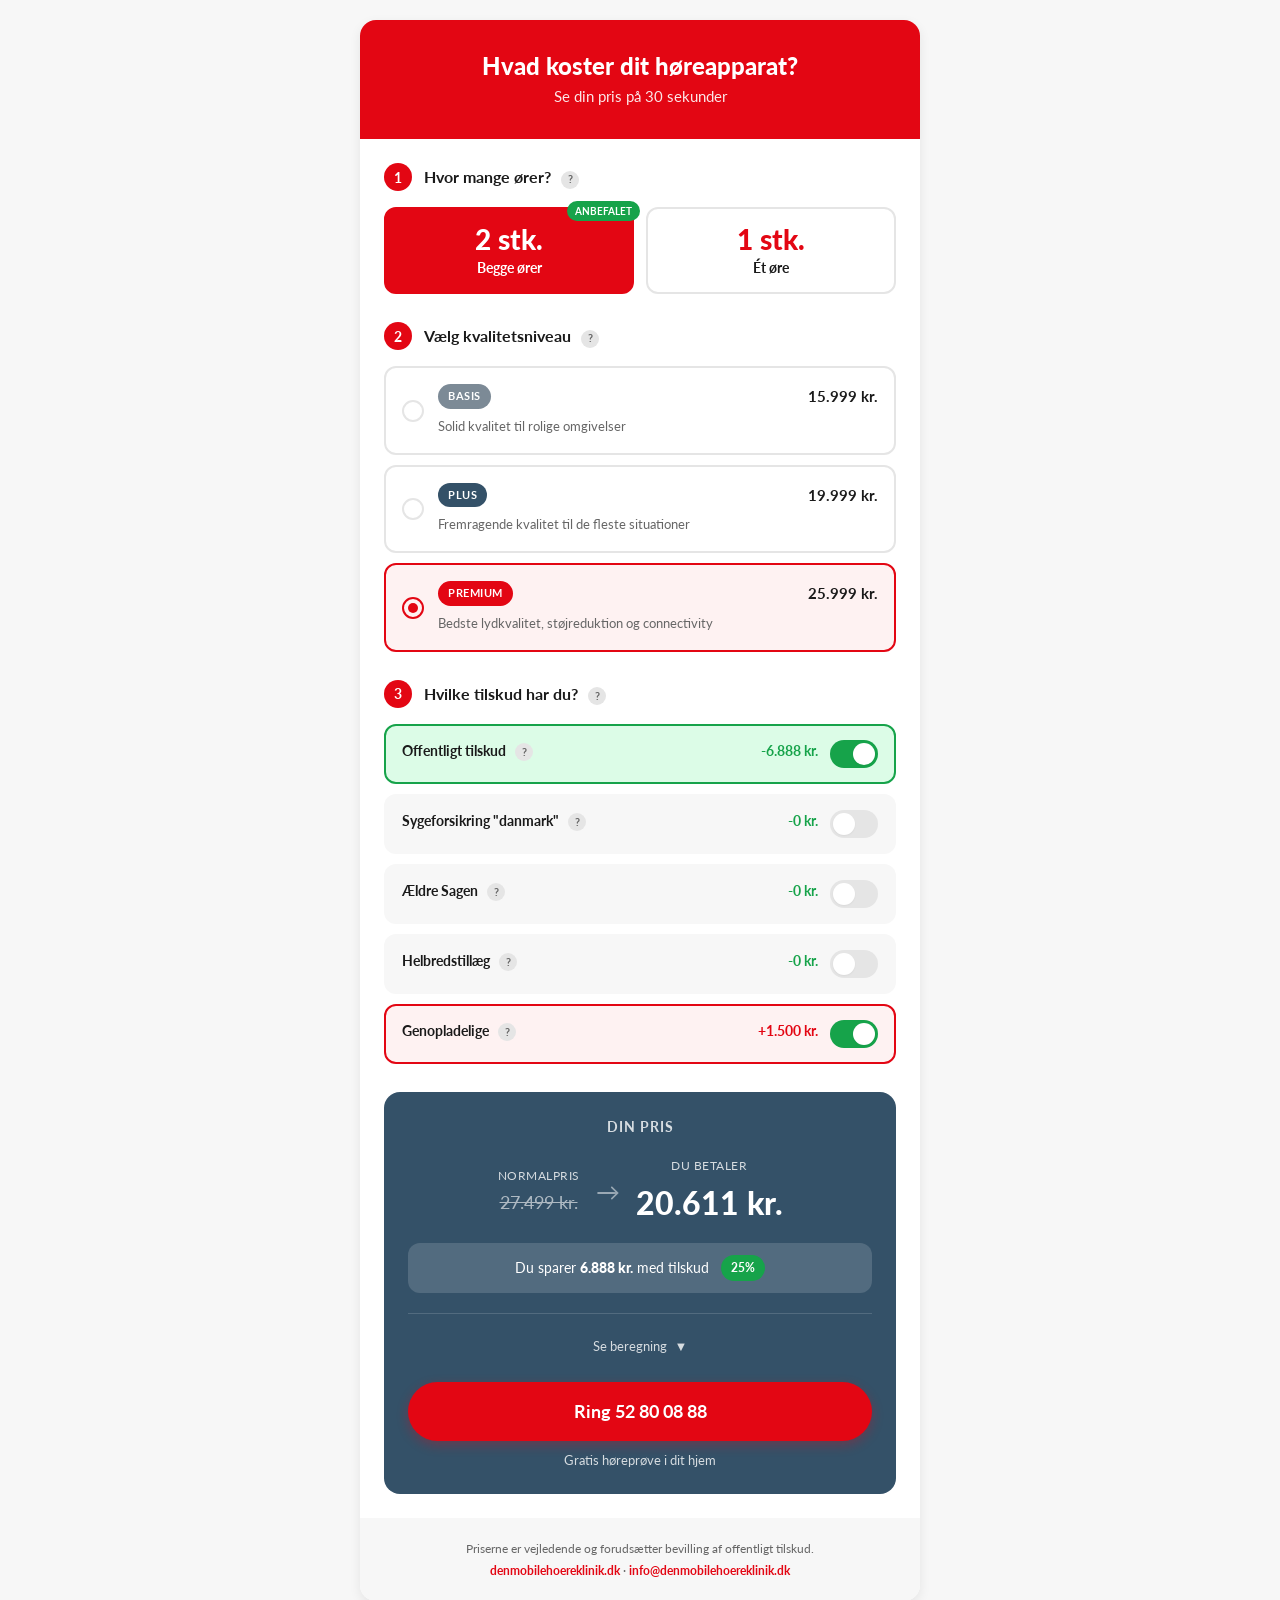
==== commit 2f5fc648: "Hide calculator navigation per customer request Co-Authored-By: Claude Opus 4.7 (1M context) <norepl" ====
--- a/index.html
+++ b/index.html
@@ -11,10 +11,12 @@
 <body>
     <div class="calculator-wrapper">
         <div class="calculator-container">
+            <!-- Navigation skjult midlertidigt efter kundeønske - fjern kommentartegn for at aktivere igen
             <nav class="calculator-nav">
                 <a href="index.html" class="nav-item active">Prisberegner</a>
                 <a href="byt-til-nyt.html" class="nav-item">Byt til nyt</a>
             </nav>
+            -->
             <header class="calculator-header">
                 <h1>Hvad koster dit høreapparat?</h1>
                 <p>Se din pris på 30 sekunder</p>
